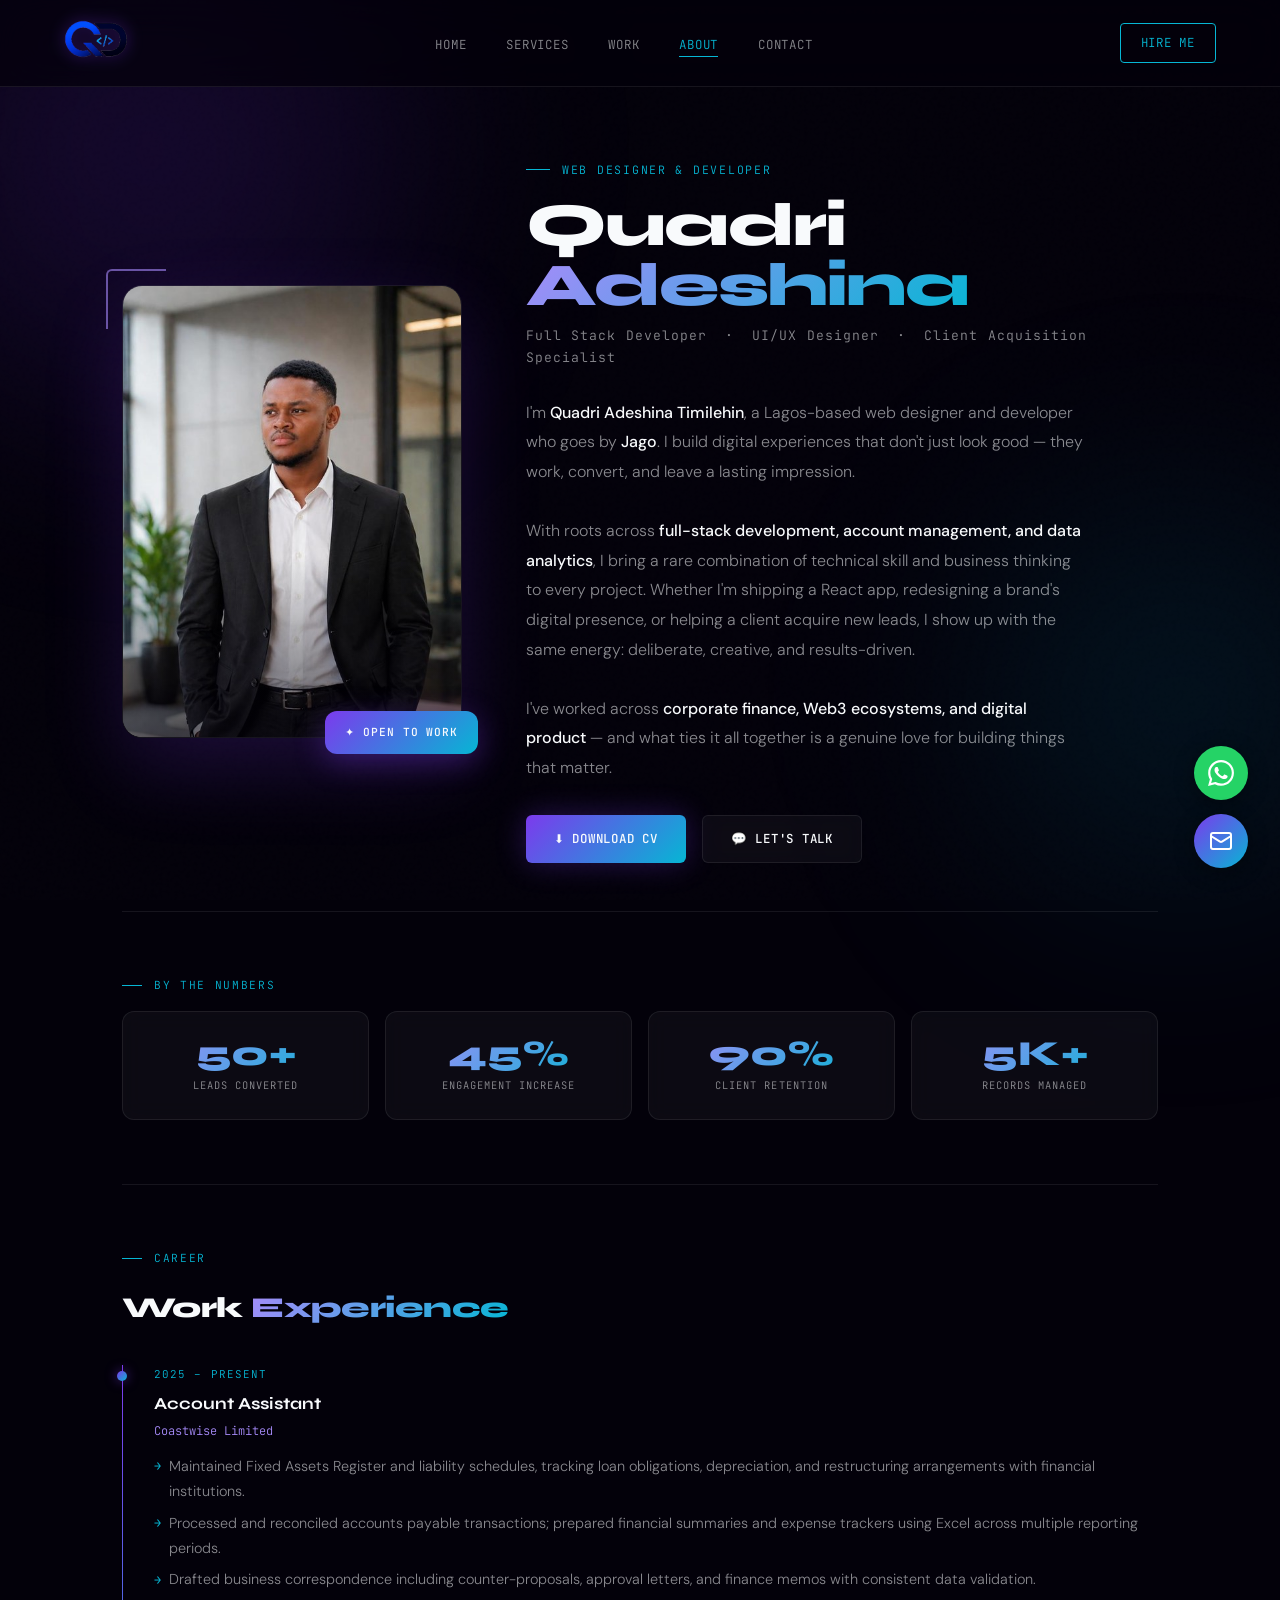
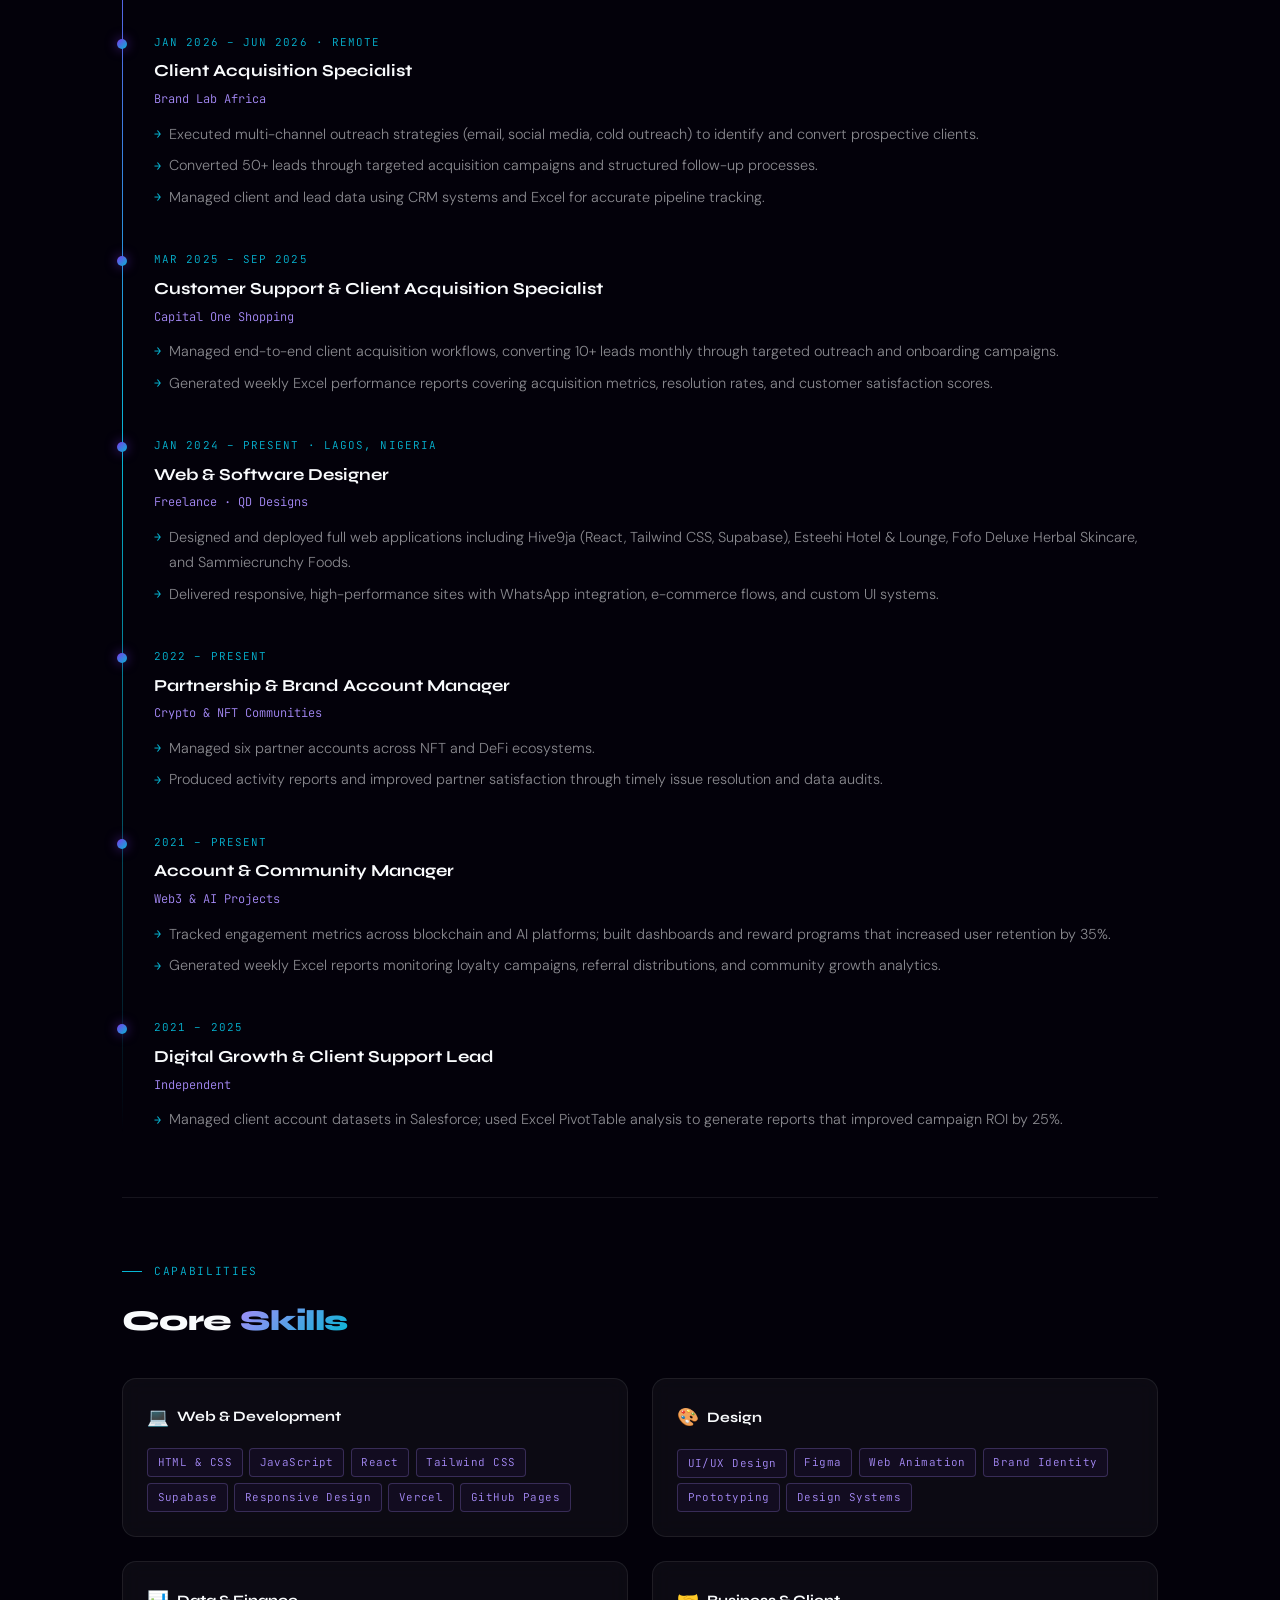
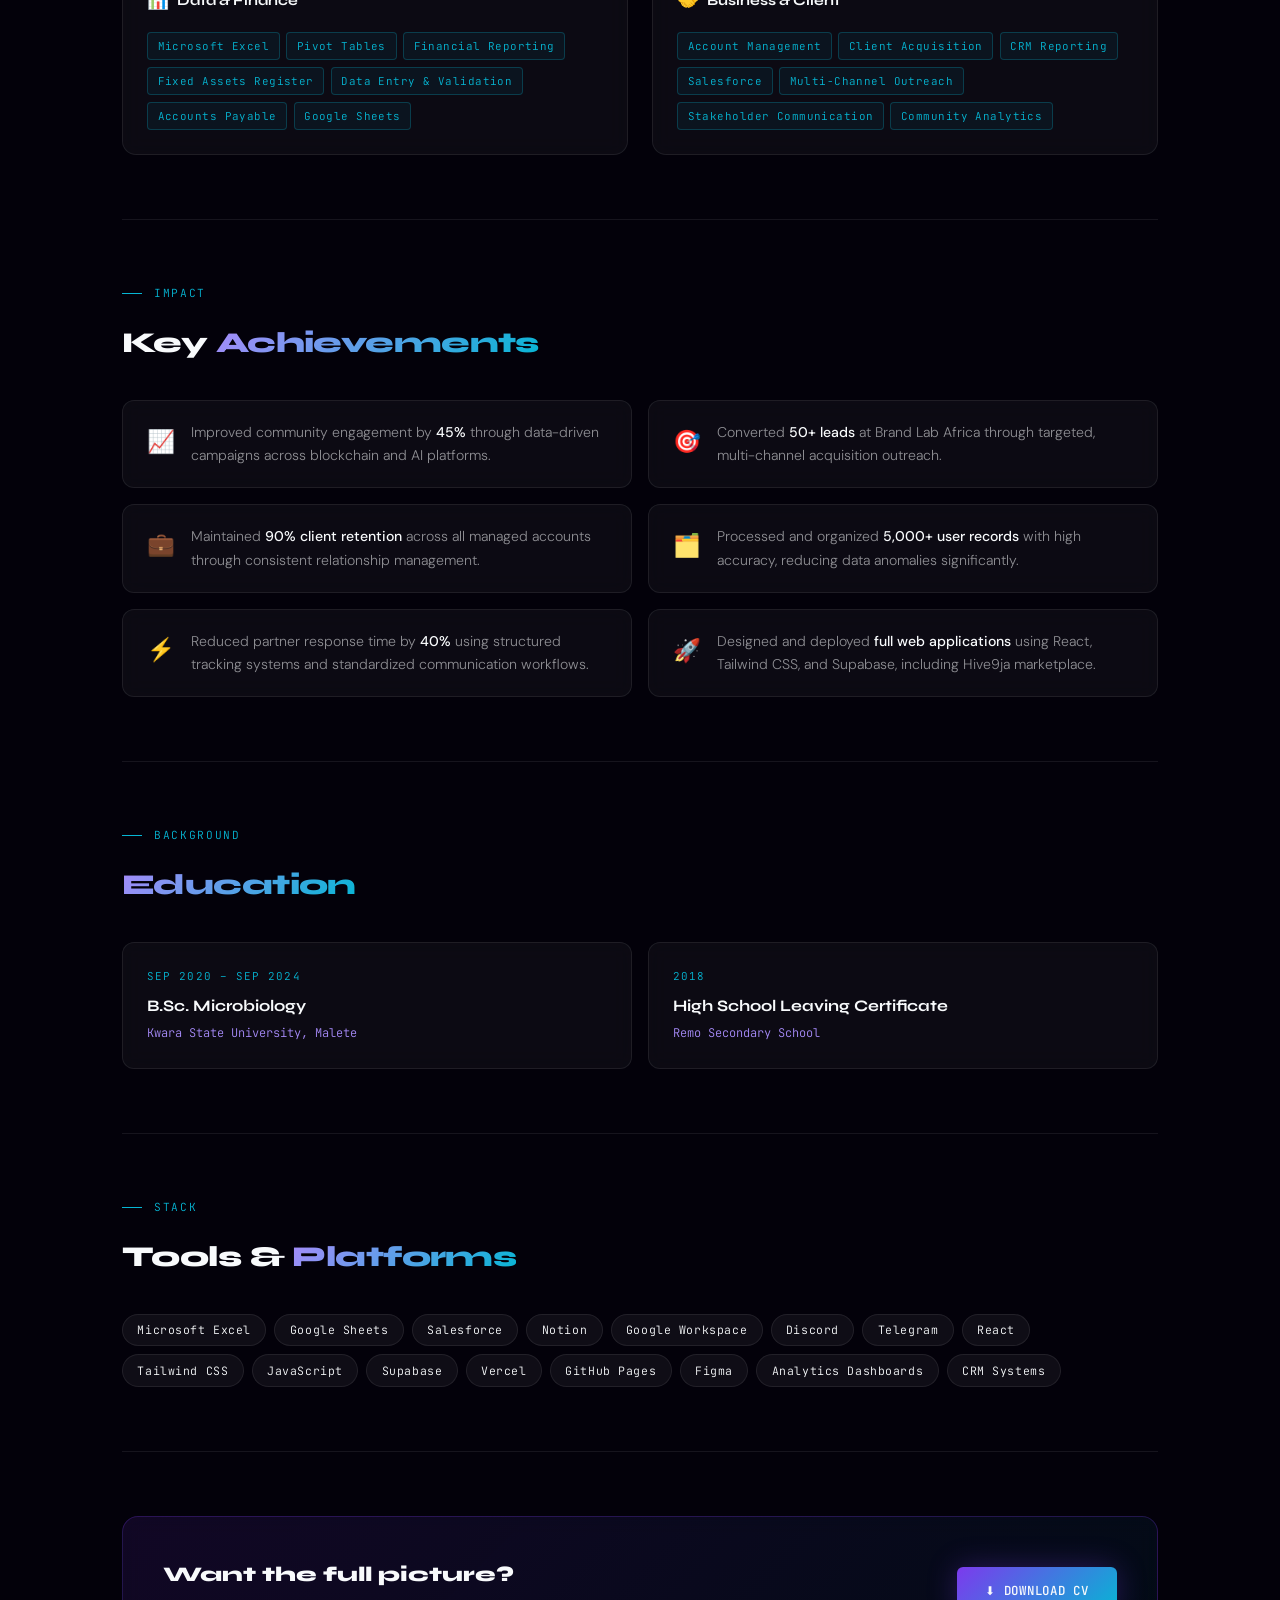
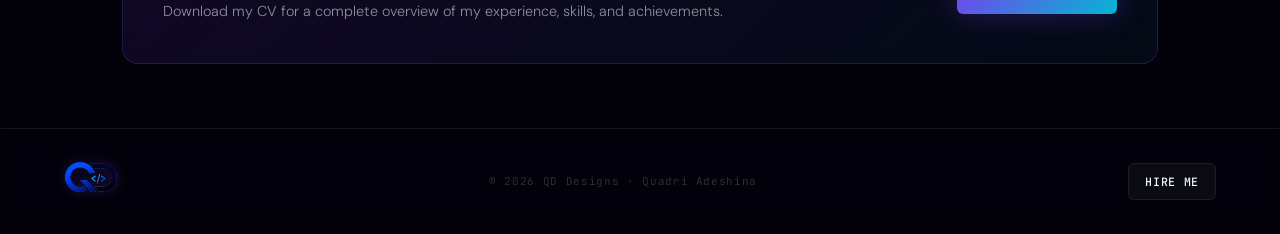
==== about.html @ bab05941 "Add files via upload" ====
<!DOCTYPE html>
<html lang="en">
<head>
<meta charset="UTF-8"/>
<meta name="viewport" content="width=device-width, initial-scale=1.0"/>
<title>About — Quadri Adeshina | QD Designs</title>
<link rel="preconnect" href="https://fonts.googleapis.com"/>
<link rel="preconnect" href="https://fonts.gstatic.com" crossorigin/>
<link href="https://fonts.googleapis.com/css2?family=Syne:wght@400;600;700;800&family=DM+Sans:ital,wght@0,300;0,400;0,500;1,300&family=JetBrains+Mono:wght@400;500&display=swap" rel="stylesheet"/>
<style>
  :root {
    --void: #03010a;
    --deep: #0d0820;
    --glass: rgba(255,255,255,0.04);
    --glass-border: rgba(255,255,255,0.08);
    --violet: #7c3aed;
    --violet-light: #a78bfa;
    --cyan: #06b6d4;
    --pink: #ec4899;
    --white: #f8fafc;
    --muted: rgba(248,250,252,0.55);
    --faint: rgba(248,250,252,0.2);
    --display: 'Syne', sans-serif;
    --body: 'DM Sans', sans-serif;
    --mono: 'JetBrains Mono', monospace;
  }

  *, *::before, *::after { box-sizing: border-box; margin: 0; padding: 0; }
  html { scroll-behavior: smooth; }

  body {
    background: var(--void);
    color: var(--white);
    font-family: var(--body);
    font-weight: 300;
    line-height: 1.7;
    overflow-x: hidden;
  }

  body::before {
    content: '';
    position: fixed;
    inset: 0;
    background-image: url("data:image/svg+xml,%3Csvg viewBox='0 0 256 256' xmlns='http://www.w3.org/2000/svg'%3E%3Cfilter id='noise'%3E%3CfeTurbulence type='fractalNoise' baseFrequency='0.9' numOctaves='4' stitchTiles='stitch'/%3E%3C/filter%3E%3Crect width='100%25' height='100%25' filter='url(%23noise)' opacity='0.04'/%3E%3C/svg%3E");
    pointer-events: none;
    z-index: 0;
    opacity: 0.4;
  }

  .orb {
    position: fixed;
    border-radius: 50%;
    filter: blur(120px);
    pointer-events: none;
    z-index: 0;
  }
  .orb-1 { width: 500px; height: 500px; background: rgba(124,58,237,0.15); top: -100px; left: -100px; }
  .orb-2 { width: 400px; height: 400px; background: rgba(6,182,212,0.1); bottom: 0; right: -100px; }

  /* ── NAV ── */
  nav {
    position: fixed;
    top: 0; left: 0; right: 0;
    z-index: 100;
    padding: 1.25rem 4rem;
    display: flex;
    align-items: center;
    justify-content: space-between;
    background: rgba(3,1,10,0.7);
    backdrop-filter: blur(20px);
    border-bottom: 1px solid var(--glass-border);
  }

  .nav-logo img { height: 38px; width: auto; filter: drop-shadow(0 0 8px rgba(124,58,237,0.4)); }

  .nav-links { display: flex; gap: 2.5rem; list-style: none; }
  .nav-links a {
    font-family: var(--mono);
    font-size: 0.78rem;
    color: var(--muted);
    text-decoration: none;
    letter-spacing: 0.06em;
    text-transform: uppercase;
    transition: color 0.2s;
    position: relative;
  }
  .nav-links a::after {
    content: '';
    position: absolute;
    bottom: -4px; left: 0; right: 0;
    height: 1px;
    background: var(--cyan);
    transform: scaleX(0);
    transition: transform 0.25s;
  }
  .nav-links a:hover { color: var(--white); }
  .nav-links a:hover::after { transform: scaleX(1); }
  .nav-links a.active { color: var(--cyan); }
  .nav-links a.active::after { transform: scaleX(1); }

  .nav-cta {
    font-family: var(--mono);
    font-size: 0.78rem;
    letter-spacing: 0.06em;
    text-transform: uppercase;
    color: var(--cyan);
    border: 1px solid var(--cyan);
    padding: 0.5rem 1.25rem;
    border-radius: 4px;
    text-decoration: none;
    transition: background 0.2s, color 0.2s;
  }
  .nav-cta:hover { background: var(--cyan); color: var(--void); }

  .nav-hamburger { display: none; flex-direction: column; gap: 5px; cursor: pointer; }
  .nav-hamburger span { display: block; width: 24px; height: 2px; background: var(--white); border-radius: 2px; }

  .mobile-menu {
    display: none;
    position: fixed;
    inset: 0;
    background: rgba(3,1,10,0.97);
    backdrop-filter: blur(30px);
    z-index: 99;
    flex-direction: column;
    align-items: center;
    justify-content: center;
    gap: 2.5rem;
  }
  .mobile-menu.open { display: flex; }
  .mobile-menu a {
    font-family: var(--display);
    font-size: 2rem;
    font-weight: 700;
    color: var(--white);
    text-decoration: none;
    transition: color 0.2s;
  }
  .mobile-menu a:hover { color: var(--cyan); }
  .mobile-close {
    position: absolute;
    top: 1.5rem; right: 2rem;
    font-size: 2rem;
    color: var(--muted);
    cursor: pointer;
    background: none;
    border: none;
    font-family: var(--body);
  }

  /* ── LAYOUT ── */
  .page {
    position: relative;
    z-index: 1;
    padding-top: 5rem;
  }

  .container {
    max-width: 1100px;
    margin: 0 auto;
    padding: 0 2rem;
  }

  /* ── HERO STRIP ── */
  .about-hero {
    padding: 5rem 0 3rem;
    border-bottom: 1px solid var(--glass-border);
  }

  .about-hero-inner {
    display: grid;
    grid-template-columns: 340px 1fr;
    gap: 4rem;
    align-items: center;
  }

  /* Photo */
  .photo-wrap {
    position: relative;
  }

  .photo-frame {
    width: 100%;
    aspect-ratio: 3/4;
    border-radius: 20px;
    overflow: hidden;
    border: 1px solid var(--glass-border);
    position: relative;
    box-shadow: 0 30px 80px rgba(124,58,237,0.2);
  }

  .photo-frame img {
    width: 100%;
    height: 100%;
    object-fit: cover;
    object-position: center top;
    display: block;
  }

  .photo-frame::after {
    content: '';
    position: absolute;
    inset: 0;
    background: linear-gradient(to bottom, transparent 60%, rgba(3,1,10,0.6));
    pointer-events: none;
  }

  .photo-badge {
    position: absolute;
    bottom: -1rem;
    right: -1rem;
    background: linear-gradient(135deg, var(--violet), var(--cyan));
    border-radius: 12px;
    padding: 0.75rem 1.25rem;
    font-family: var(--mono);
    font-size: 0.7rem;
    font-weight: 500;
    letter-spacing: 0.08em;
    text-transform: uppercase;
    box-shadow: 0 8px 30px rgba(124,58,237,0.35);
    z-index: 2;
  }

  .photo-accent {
    position: absolute;
    top: -1rem;
    left: -1rem;
    width: 60px; height: 60px;
    border-top: 2px solid var(--violet-light);
    border-left: 2px solid var(--violet-light);
    border-radius: 6px 0 0 0;
    opacity: 0.6;
  }

  /* Hero text */
  .about-eyebrow {
    font-family: var(--mono);
    font-size: 0.72rem;
    letter-spacing: 0.15em;
    text-transform: uppercase;
    color: var(--cyan);
    display: flex;
    align-items: center;
    gap: 0.75rem;
    margin-bottom: 1rem;
  }
  .about-eyebrow::before { content: ''; display: block; width: 24px; height: 1px; background: var(--cyan); }

  .about-name {
    font-family: var(--display);
    font-size: clamp(2.2rem, 5vw, 3.8rem);
    font-weight: 800;
    line-height: 1;
    letter-spacing: -0.03em;
    margin-bottom: 0.5rem;
  }

  .about-name span {
    background: linear-gradient(135deg, var(--violet-light), var(--cyan));
    -webkit-background-clip: text;
    -webkit-text-fill-color: transparent;
    background-clip: text;
  }

  .about-title {
    font-family: var(--mono);
    font-size: 0.82rem;
    color: var(--muted);
    letter-spacing: 0.08em;
    margin-bottom: 1.75rem;
  }

  .about-bio {
    font-size: 1rem;
    color: var(--muted);
    line-height: 1.85;
    margin-bottom: 2rem;
    max-width: 560px;
  }

  .about-bio strong { color: var(--white); font-weight: 500; }

  .about-actions {
    display: flex;
    gap: 1rem;
    flex-wrap: wrap;
  }

  .btn-primary {
    display: inline-flex; align-items: center; gap: 0.5rem;
    padding: 0.8rem 1.75rem;
    background: linear-gradient(135deg, var(--violet), var(--cyan));
    color: var(--white);
    font-family: var(--mono); font-size: 0.78rem; font-weight: 500;
    letter-spacing: 0.06em; text-transform: uppercase;
    text-decoration: none; border-radius: 6px;
    box-shadow: 0 0 30px rgba(124,58,237,0.3);
    transition: transform 0.2s, box-shadow 0.2s;
  }
  .btn-primary:hover { transform: translateY(-2px); box-shadow: 0 0 50px rgba(124,58,237,0.5); }

  .btn-secondary {
    display: inline-flex; align-items: center; gap: 0.5rem;
    padding: 0.8rem 1.75rem;
    background: var(--glass);
    color: var(--white);
    font-family: var(--mono); font-size: 0.78rem; font-weight: 500;
    letter-spacing: 0.06em; text-transform: uppercase;
    text-decoration: none; border-radius: 6px;
    border: 1px solid var(--glass-border);
    backdrop-filter: blur(10px);
    transition: background 0.2s, border-color 0.2s, transform 0.2s;
  }
  .btn-secondary:hover { background: rgba(255,255,255,0.08); border-color: var(--violet-light); transform: translateY(-2px); }

  /* ── SECTIONS ── */
  .section {
    padding: 4rem 0;
    border-bottom: 1px solid var(--glass-border);
  }

  .section:last-child { border-bottom: none; }

  .section-label {
    font-family: var(--mono);
    font-size: 0.7rem;
    letter-spacing: 0.15em;
    text-transform: uppercase;
    color: var(--cyan);
    display: flex; align-items: center; gap: 0.75rem;
    margin-bottom: 1rem;
  }
  .section-label::before { content: ''; display: block; width: 20px; height: 1px; background: var(--cyan); }

  .section-title {
    font-family: var(--display);
    font-size: 1.8rem;
    font-weight: 800;
    letter-spacing: -0.02em;
    margin-bottom: 2rem;
  }
  .section-title span {
    background: linear-gradient(135deg, var(--violet-light), var(--cyan));
    -webkit-background-clip: text;
    -webkit-text-fill-color: transparent;
    background-clip: text;
  }

  /* ── STATS ROW ── */
  .stats-row {
    display: grid;
    grid-template-columns: repeat(4, 1fr);
    gap: 1rem;
    margin-bottom: 0;
  }

  .stat-card {
    background: var(--glass);
    border: 1px solid var(--glass-border);
    border-radius: 12px;
    padding: 1.5rem;
    text-align: center;
    backdrop-filter: blur(10px);
    transition: border-color 0.3s, transform 0.3s;
  }
  .stat-card:hover { border-color: rgba(124,58,237,0.4); transform: translateY(-3px); }

  .stat-num {
    font-family: var(--display);
    font-size: 2.2rem;
    font-weight: 800;
    background: linear-gradient(135deg, var(--violet-light), var(--cyan));
    -webkit-background-clip: text;
    -webkit-text-fill-color: transparent;
    background-clip: text;
    line-height: 1;
    margin-bottom: 0.35rem;
  }
  .stat-label {
    font-family: var(--mono);
    font-size: 0.65rem;
    letter-spacing: 0.1em;
    text-transform: uppercase;
    color: var(--muted);
  }

  /* ── EXPERIENCE TIMELINE ── */
  .timeline {
    position: relative;
    display: flex;
    flex-direction: column;
    gap: 0;
  }

  .timeline::before {
    content: '';
    position: absolute;
    left: 0;
    top: 0; bottom: 0;
    width: 1px;
    background: linear-gradient(to bottom, var(--violet), var(--cyan), transparent);
  }

  .timeline-item {
    position: relative;
    padding: 0 0 2.5rem 2rem;
  }

  .timeline-item:last-child { padding-bottom: 0; }

  .timeline-dot {
    position: absolute;
    left: -5px;
    top: 6px;
    width: 10px; height: 10px;
    border-radius: 50%;
    background: linear-gradient(135deg, var(--violet), var(--cyan));
    box-shadow: 0 0 12px rgba(124,58,237,0.6);
  }

  .timeline-period {
    font-family: var(--mono);
    font-size: 0.68rem;
    letter-spacing: 0.1em;
    color: var(--cyan);
    text-transform: uppercase;
    margin-bottom: 0.4rem;
  }

  .timeline-role {
    font-family: var(--display);
    font-size: 1.05rem;
    font-weight: 700;
    color: var(--white);
    margin-bottom: 0.2rem;
  }

  .timeline-company {
    font-family: var(--mono);
    font-size: 0.75rem;
    color: var(--violet-light);
    margin-bottom: 0.75rem;
  }

  .timeline-desc {
    font-size: 0.9rem;
    color: var(--muted);
    line-height: 1.75;
  }

  .timeline-desc ul { list-style: none; display: flex; flex-direction: column; gap: 0.4rem; }
  .timeline-desc ul li { display: flex; align-items: flex-start; gap: 0.5rem; }
  .timeline-desc ul li::before { content: '→'; color: var(--cyan); font-family: var(--mono); font-size: 0.75rem; margin-top: 0.15rem; flex-shrink: 0; }

  /* ── SKILLS GRID ── */
  .skills-categories {
    display: grid;
    grid-template-columns: repeat(2, 1fr);
    gap: 1.5rem;
  }

  .skill-category {
    background: var(--glass);
    border: 1px solid var(--glass-border);
    border-radius: 14px;
    padding: 1.5rem;
    backdrop-filter: blur(10px);
    transition: border-color 0.3s;
  }
  .skill-category:hover { border-color: rgba(124,58,237,0.3); }

  .skill-cat-title {
    font-family: var(--display);
    font-size: 0.9rem;
    font-weight: 700;
    color: var(--white);
    margin-bottom: 1rem;
    display: flex;
    align-items: center;
    gap: 0.5rem;
  }
  .skill-cat-title span { font-size: 1.1rem; }

  .skill-tags {
    display: flex;
    flex-wrap: wrap;
    gap: 0.4rem;
  }

  .skill-tag {
    font-family: var(--mono);
    font-size: 0.68rem;
    letter-spacing: 0.04em;
    color: var(--violet-light);
    border: 1px solid rgba(167,139,250,0.25);
    border-radius: 4px;
    padding: 0.25rem 0.6rem;
    background: rgba(124,58,237,0.06);
    transition: background 0.2s, border-color 0.2s;
  }
  .skill-tag:hover { background: rgba(124,58,237,0.18); border-color: var(--violet-light); }

  .skill-tag.cyan {
    color: var(--cyan);
    border-color: rgba(6,182,212,0.25);
    background: rgba(6,182,212,0.06);
  }
  .skill-tag.cyan:hover { background: rgba(6,182,212,0.15); border-color: var(--cyan); }

  /* ── ACHIEVEMENTS ── */
  .achievements-grid {
    display: grid;
    grid-template-columns: repeat(2, 1fr);
    gap: 1rem;
  }

  .achievement-card {
    background: var(--glass);
    border: 1px solid var(--glass-border);
    border-radius: 12px;
    padding: 1.25rem 1.5rem;
    display: flex;
    align-items: flex-start;
    gap: 1rem;
    backdrop-filter: blur(10px);
    transition: border-color 0.3s, transform 0.3s;
  }
  .achievement-card:hover { border-color: rgba(6,182,212,0.3); transform: translateY(-2px); }

  .achievement-icon {
    font-size: 1.4rem;
    flex-shrink: 0;
    margin-top: 0.1rem;
  }

  .achievement-text {
    font-size: 0.88rem;
    color: var(--muted);
    line-height: 1.65;
  }

  .achievement-text strong { color: var(--white); font-weight: 500; }

  /* ── EDUCATION ── */
  .edu-grid {
    display: grid;
    grid-template-columns: repeat(2, 1fr);
    gap: 1rem;
  }

  .edu-card {
    background: var(--glass);
    border: 1px solid var(--glass-border);
    border-radius: 12px;
    padding: 1.5rem;
    backdrop-filter: blur(10px);
  }

  .edu-period {
    font-family: var(--mono);
    font-size: 0.68rem;
    color: var(--cyan);
    letter-spacing: 0.1em;
    text-transform: uppercase;
    margin-bottom: 0.4rem;
  }

  .edu-degree {
    font-family: var(--display);
    font-size: 1rem;
    font-weight: 700;
    color: var(--white);
    margin-bottom: 0.25rem;
  }

  .edu-school {
    font-family: var(--mono);
    font-size: 0.75rem;
    color: var(--violet-light);
  }

  /* ── TOOLS ── */
  .tools-row {
    display: flex;
    flex-wrap: wrap;
    gap: 0.5rem;
  }

  .tool-pill {
    font-family: var(--mono);
    font-size: 0.72rem;
    letter-spacing: 0.05em;
    color: var(--white);
    background: rgba(255,255,255,0.05);
    border: 1px solid var(--glass-border);
    border-radius: 100px;
    padding: 0.35rem 0.9rem;
    transition: background 0.2s, border-color 0.2s;
  }
  .tool-pill:hover { background: rgba(124,58,237,0.15); border-color: var(--violet-light); }

  /* ── CV DOWNLOAD CARD ── */
  .cv-card {
    background: linear-gradient(135deg, rgba(124,58,237,0.12), rgba(6,182,212,0.06));
    border: 1px solid rgba(124,58,237,0.25);
    border-radius: 16px;
    padding: 2.5rem;
    display: flex;
    align-items: center;
    justify-content: space-between;
    gap: 2rem;
    backdrop-filter: blur(10px);
  }

  .cv-card-text h3 {
    font-family: var(--display);
    font-size: 1.3rem;
    font-weight: 800;
    margin-bottom: 0.4rem;
  }

  .cv-card-text p {
    font-size: 0.9rem;
    color: var(--muted);
  }

  /* ── FLOATING BUTTONS ── */
  .floating-btns {
    position: fixed;
    bottom: 2rem; right: 2rem;
    display: flex;
    flex-direction: column;
    gap: 0.875rem;
    z-index: 200;
  }

  .float-btn {
    width: 54px; height: 54px;
    border-radius: 50%;
    display: flex; align-items: center; justify-content: center;
    text-decoration: none; font-size: 1.4rem;
    box-shadow: 0 4px 20px rgba(0,0,0,0.4);
    transition: transform 0.25s, box-shadow 0.25s;
    position: relative;
  }
  .float-btn:hover { transform: scale(1.12) translateY(-3px); box-shadow: 0 8px 30px rgba(0,0,0,0.5); }
  .float-btn-wa { background: #25D366; }
  .float-btn-mail { background: linear-gradient(135deg, var(--violet), var(--cyan)); }

  .float-tooltip {
    position: absolute;
    right: 64px;
    background: rgba(13,8,32,0.92);
    backdrop-filter: blur(10px);
    color: var(--white);
    font-family: var(--mono);
    font-size: 0.7rem;
    letter-spacing: 0.06em;
    white-space: nowrap;
    padding: 0.35rem 0.75rem;
    border-radius: 6px;
    border: 1px solid var(--glass-border);
    opacity: 0;
    pointer-events: none;
    transform: translateX(6px);
    transition: opacity 0.2s, transform 0.2s;
  }
  .float-btn:hover .float-tooltip { opacity: 1; transform: translateX(0); }

  /* ── REVEAL ── */
  .reveal {
    opacity: 0;
    transform: translateY(24px);
    transition: opacity 0.7s ease, transform 0.7s ease;
  }
  .reveal.visible { opacity: 1; transform: translateY(0); }
  .reveal-delay-1 { transition-delay: 0.1s; }
  .reveal-delay-2 { transition-delay: 0.2s; }

  /* ── FOOTER ── */
  footer {
    position: relative; z-index: 1;
    padding: 2rem 4rem;
    border-top: 1px solid var(--glass-border);
    display: flex; align-items: center; justify-content: space-between;
    background: rgba(3,1,10,0.5);
    backdrop-filter: blur(10px);
  }

  .footer-logo img { height: 32px; width: auto; filter: drop-shadow(0 0 6px rgba(124,58,237,0.3)); }
  .footer-copy { font-family: var(--mono); font-size: 0.68rem; color: var(--faint); letter-spacing: 0.06em; }

  /* ── RESPONSIVE ── */
  @media (max-width: 900px) {
    nav { padding: 1.25rem 1.5rem; }
    .nav-links, .nav-cta { display: none; }
    .nav-hamburger { display: flex; }
    .about-hero-inner { grid-template-columns: 1fr; gap: 2.5rem; }
    .photo-frame { aspect-ratio: 4/5; max-width: 300px; margin: 0 auto; }
    .stats-row { grid-template-columns: repeat(2, 1fr); }
    .skills-categories { grid-template-columns: 1fr; }
    .achievements-grid { grid-template-columns: 1fr; }
    .edu-grid { grid-template-columns: 1fr; }
    .cv-card { flex-direction: column; text-align: center; }
    footer { padding: 1.5rem 2rem; flex-direction: column; gap: 1rem; text-align: center; }
  }
</style>
</head>
<body>

<div class="orb orb-1"></div>
<div class="orb orb-2"></div>

<!-- NAV -->
<nav>
  <div class="nav-logo"><a href="index.html"><img src="[data-uri]" alt="QD Designs"/></a></div>
  <ul class="nav-links">
    <li><a href="index.html#about">Home</a></li>
    <li><a href="index.html#services">Services</a></li>
    <li><a href="index.html#projects">Work</a></li>
    <li><a href="about.html" class="active">About</a></li>
    <li><a href="index.html#contact">Contact</a></li>
  </ul>
  <a href="https://wa.me/qr/RO7ZAQZGWKZBG1" target="_blank" rel="noopener" class="nav-cta">Hire Me</a>
  <div class="nav-hamburger" onclick="openMenu()"><span></span><span></span><span></span></div>
</nav>

<!-- Mobile menu -->
<div class="mobile-menu" id="mobileMenu">
  <button class="mobile-close" onclick="closeMenu()">✕</button>
  <img src="[data-uri]" alt="QD Designs" style="height:52px;width:auto;margin-bottom:0.5rem;filter:drop-shadow(0 0 10px rgba(124,58,237,0.5));"/>
  <a href="index.html" onclick="closeMenu()">Home</a>
  <a href="index.html#services" onclick="closeMenu()">Services</a>
  <a href="index.html#projects" onclick="closeMenu()">Work</a>
  <a href="about.html" onclick="closeMenu()" style="color:var(--cyan)">About</a>
  <a href="https://wa.me/qr/RO7ZAQZGWKZBG1" target="_blank" rel="noopener" onclick="closeMenu()" style="color:var(--cyan)">Hire Me →</a>
</div>

<div class="page">
  <div class="container">

    <!-- ── HERO ── -->
    <div class="about-hero">
      <div class="about-hero-inner">

        <!-- Photo -->
        <div class="photo-wrap reveal">
          <div class="photo-accent"></div>
          <div class="photo-frame">
            <img src="[data-uri]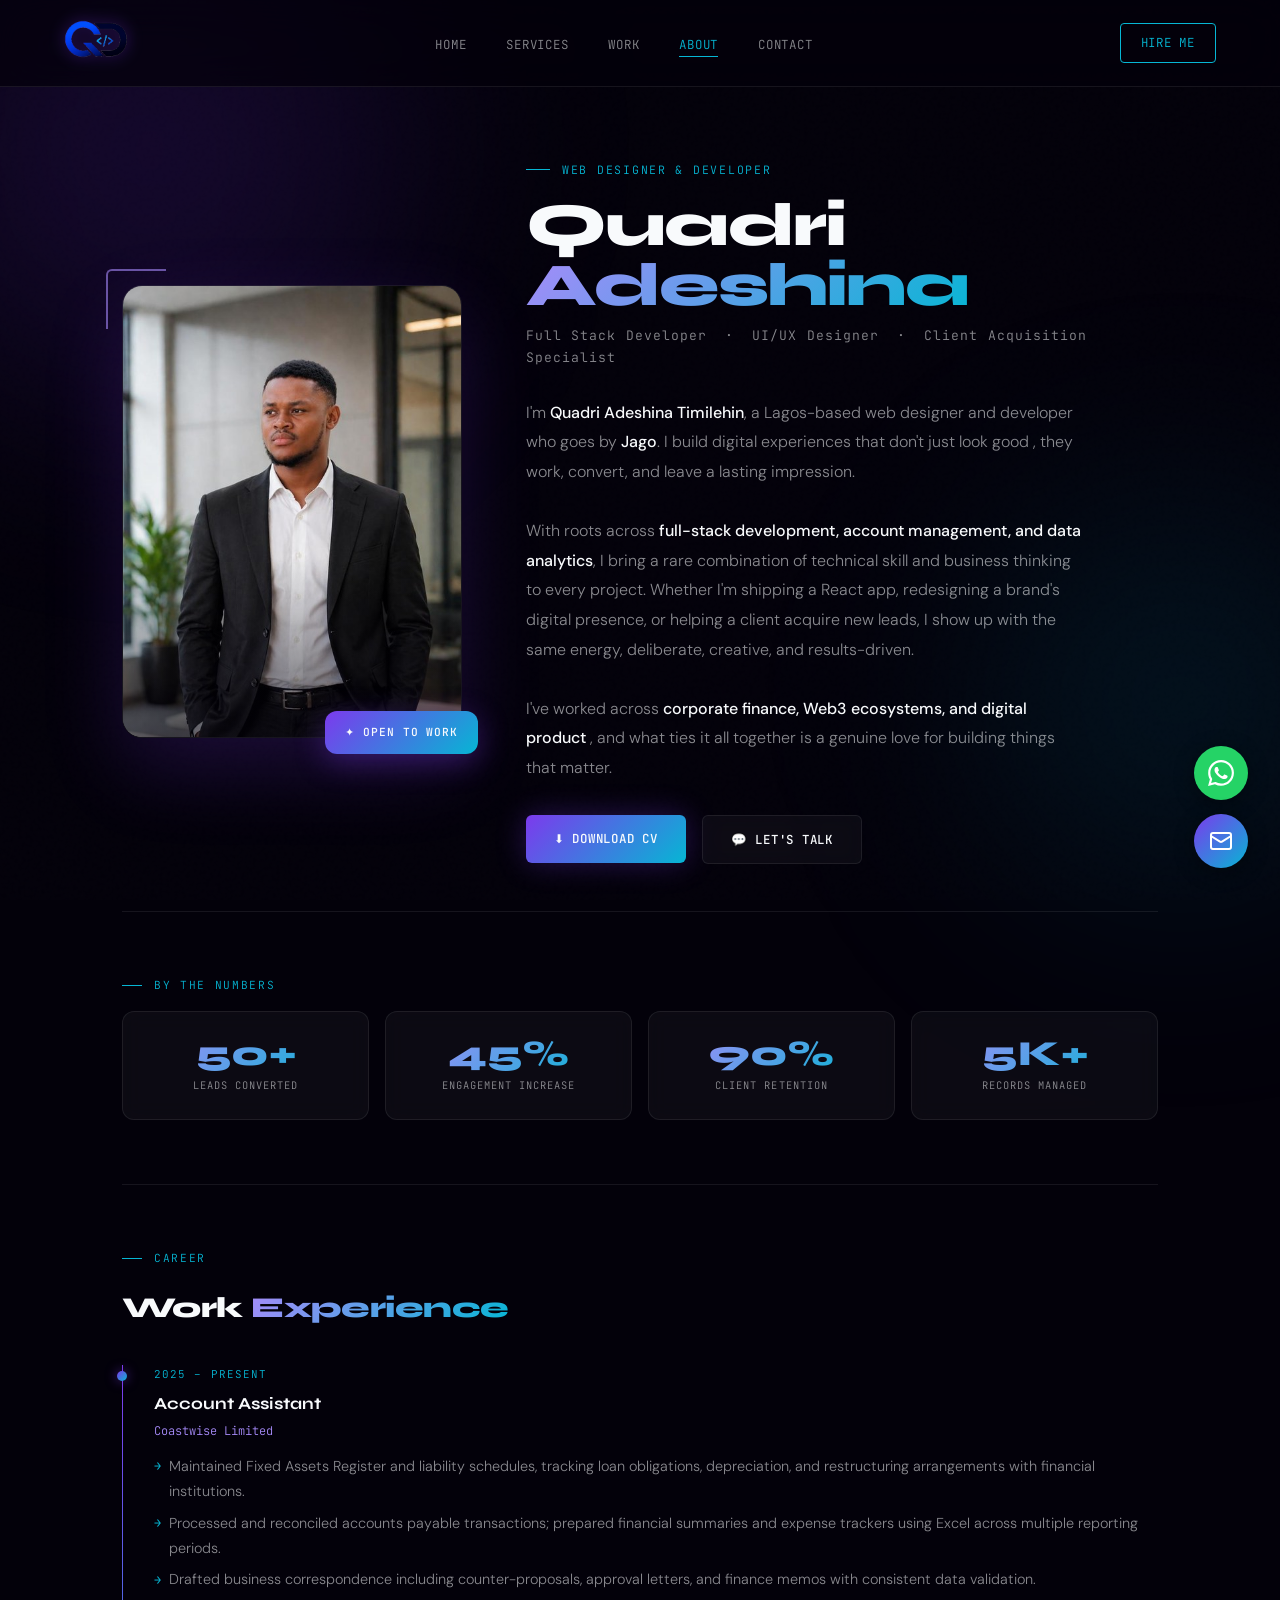
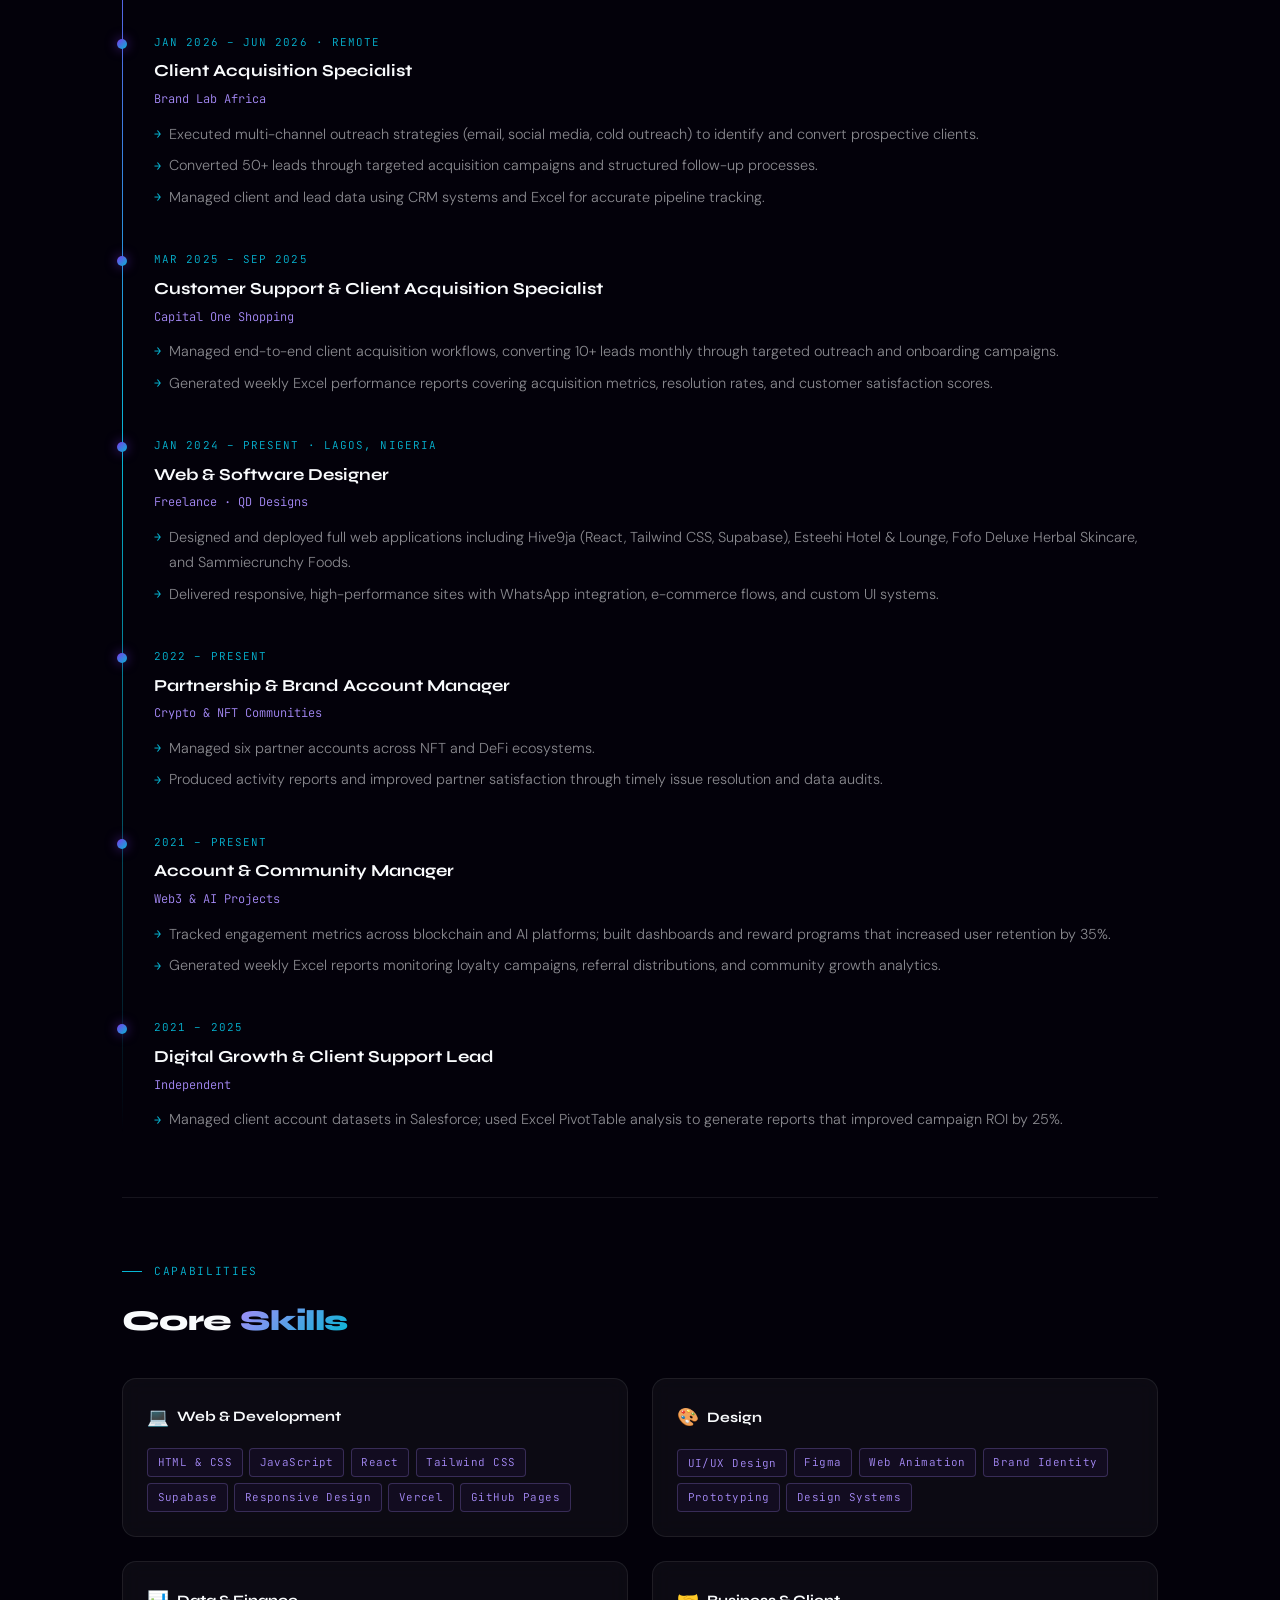
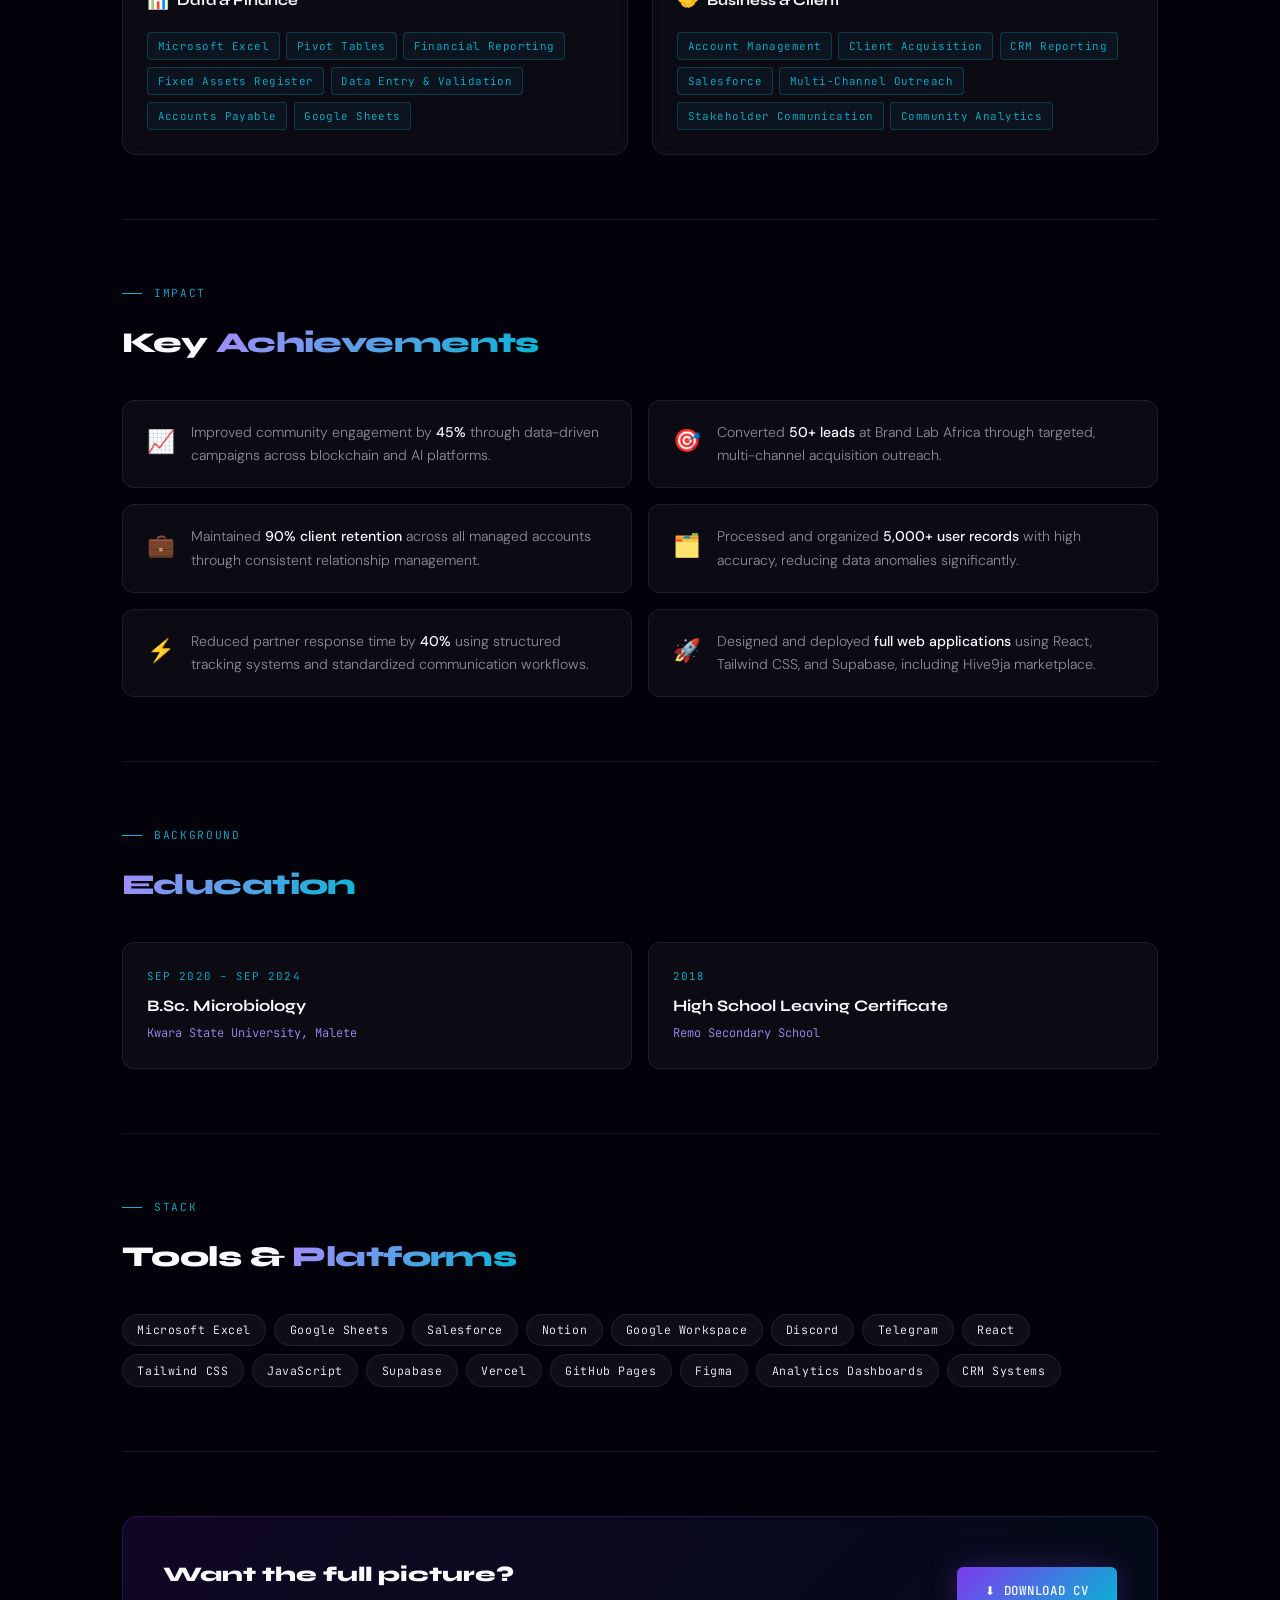
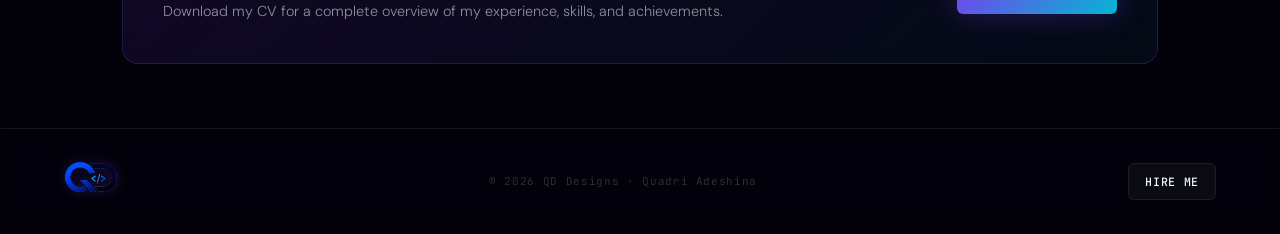
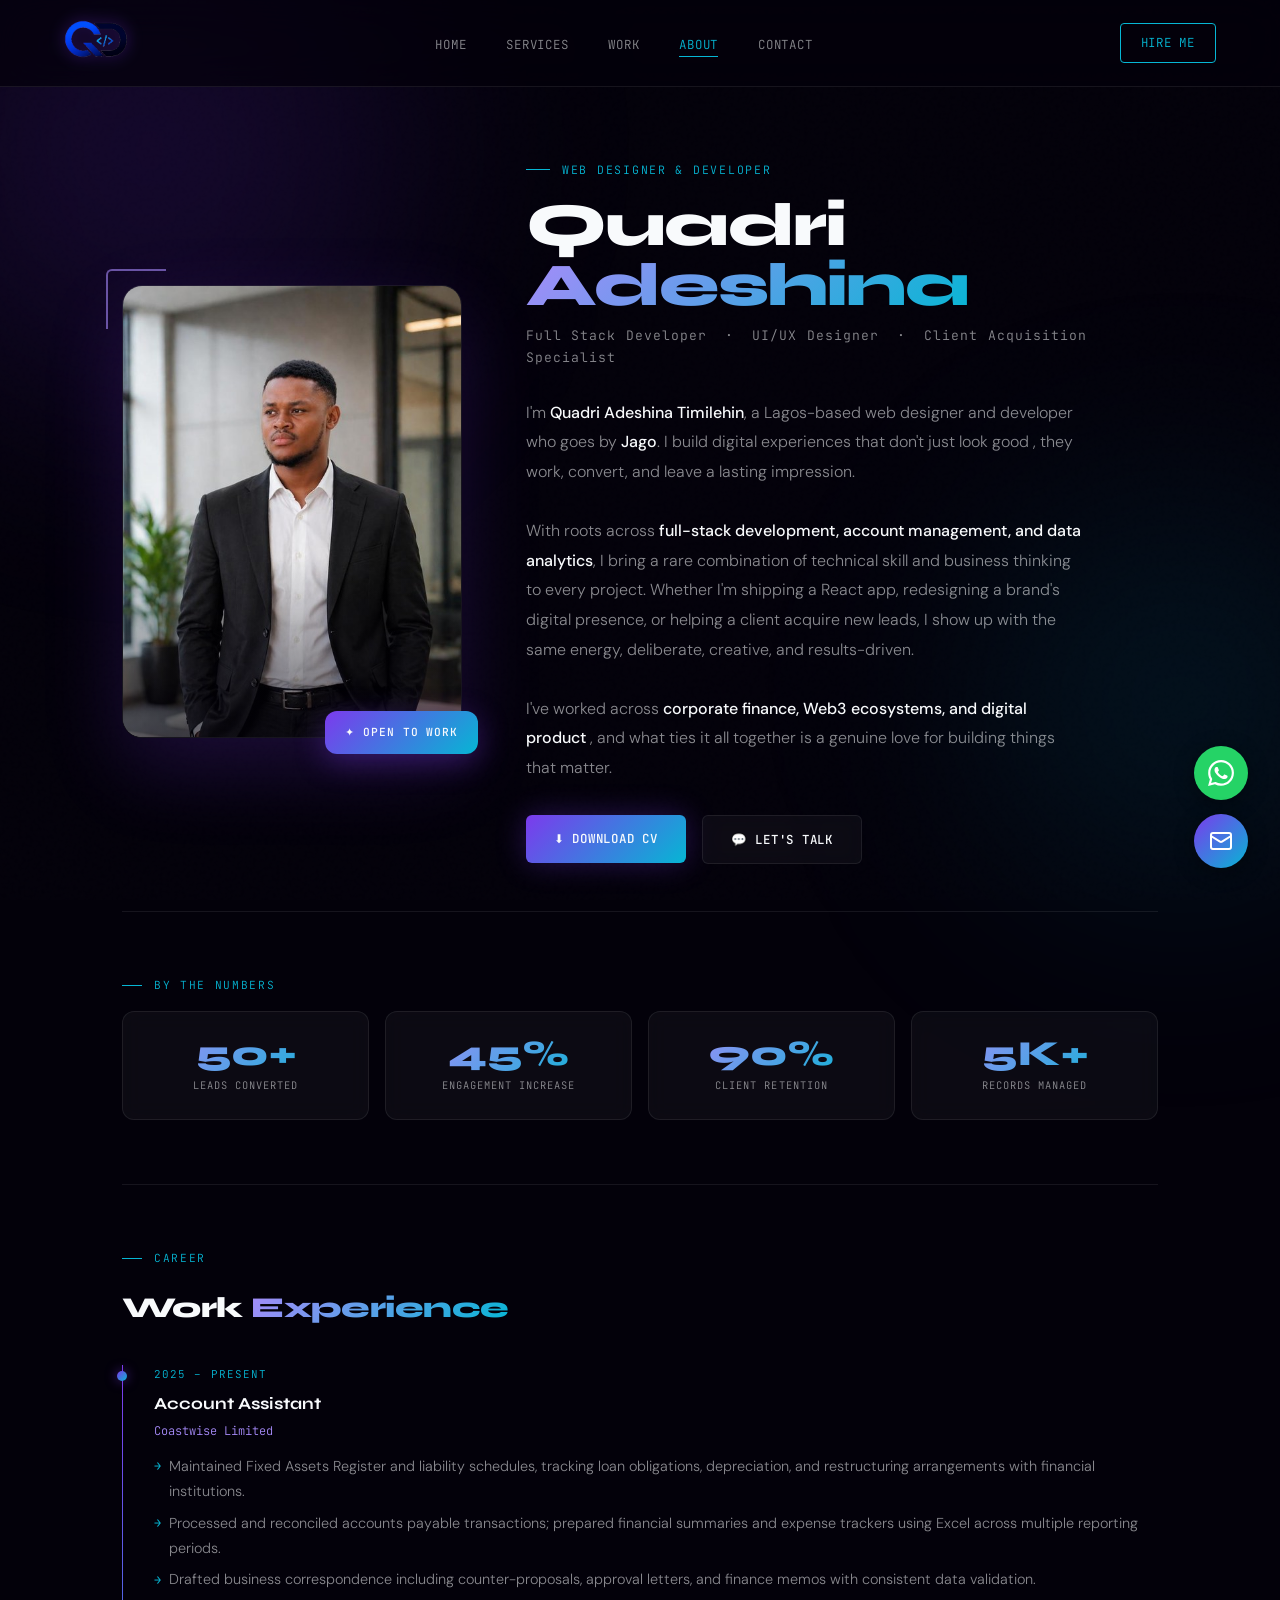
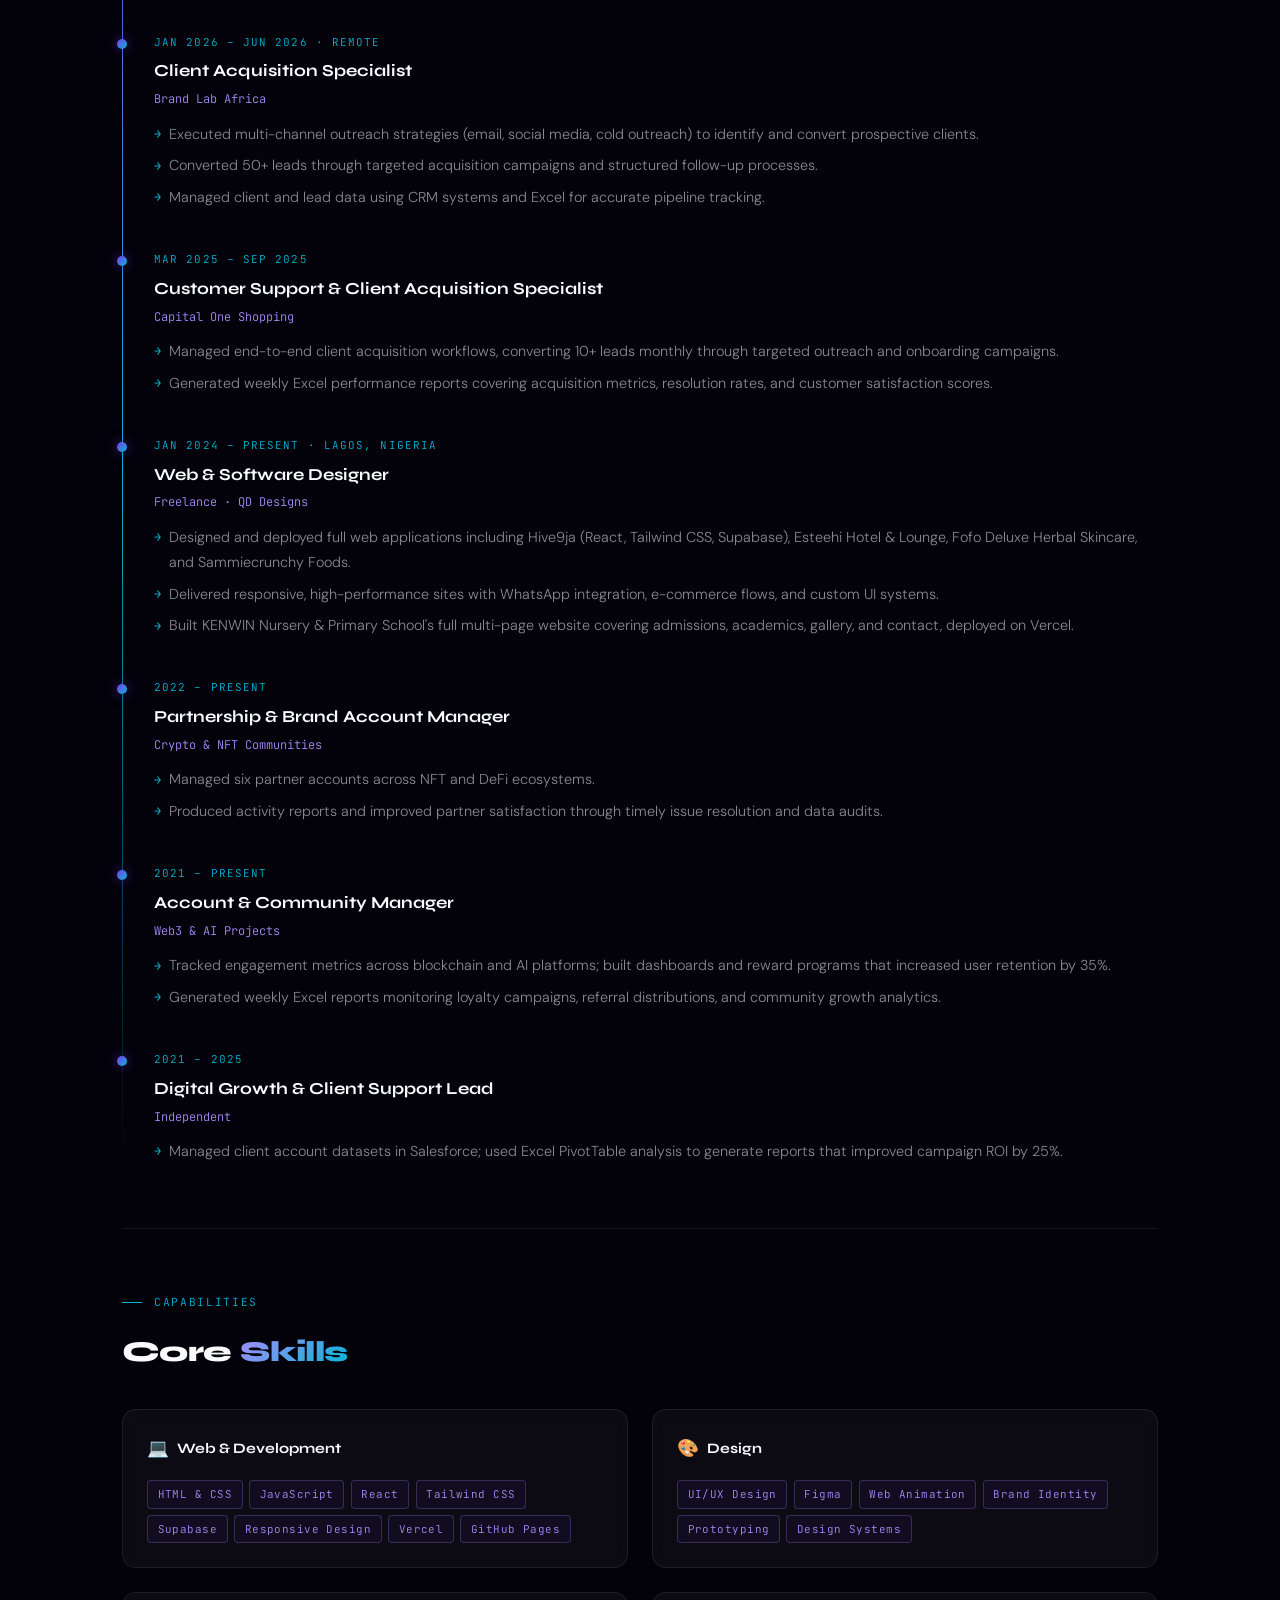
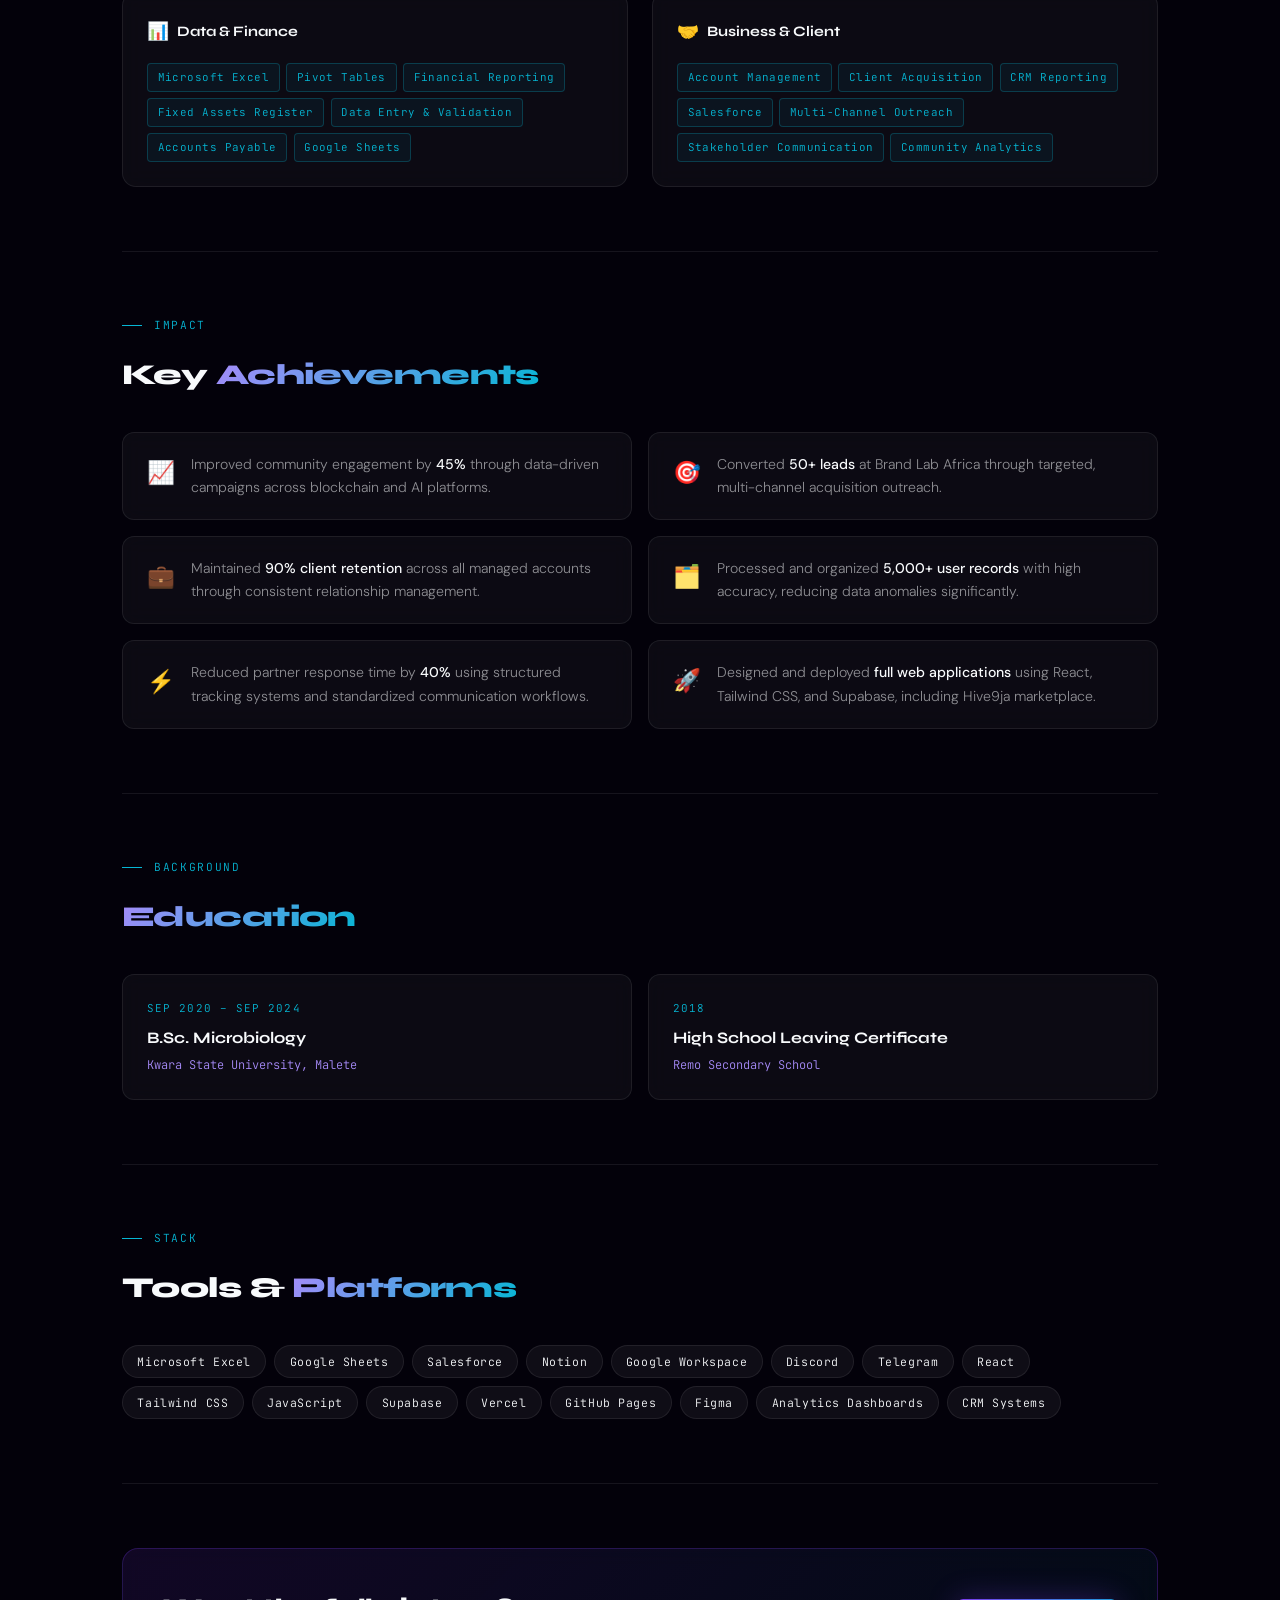
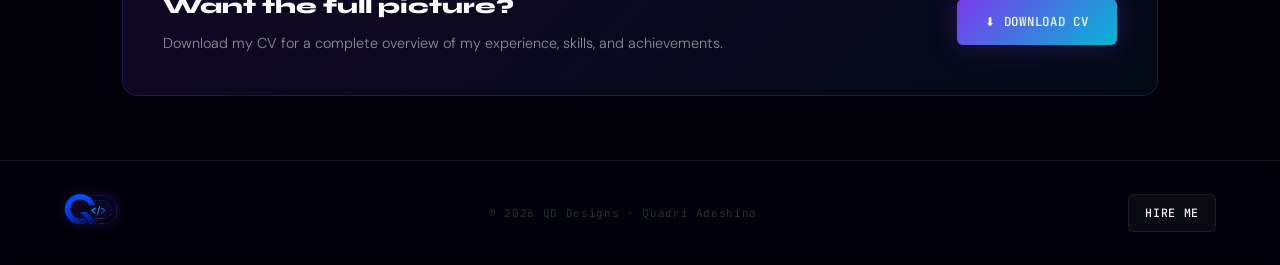
